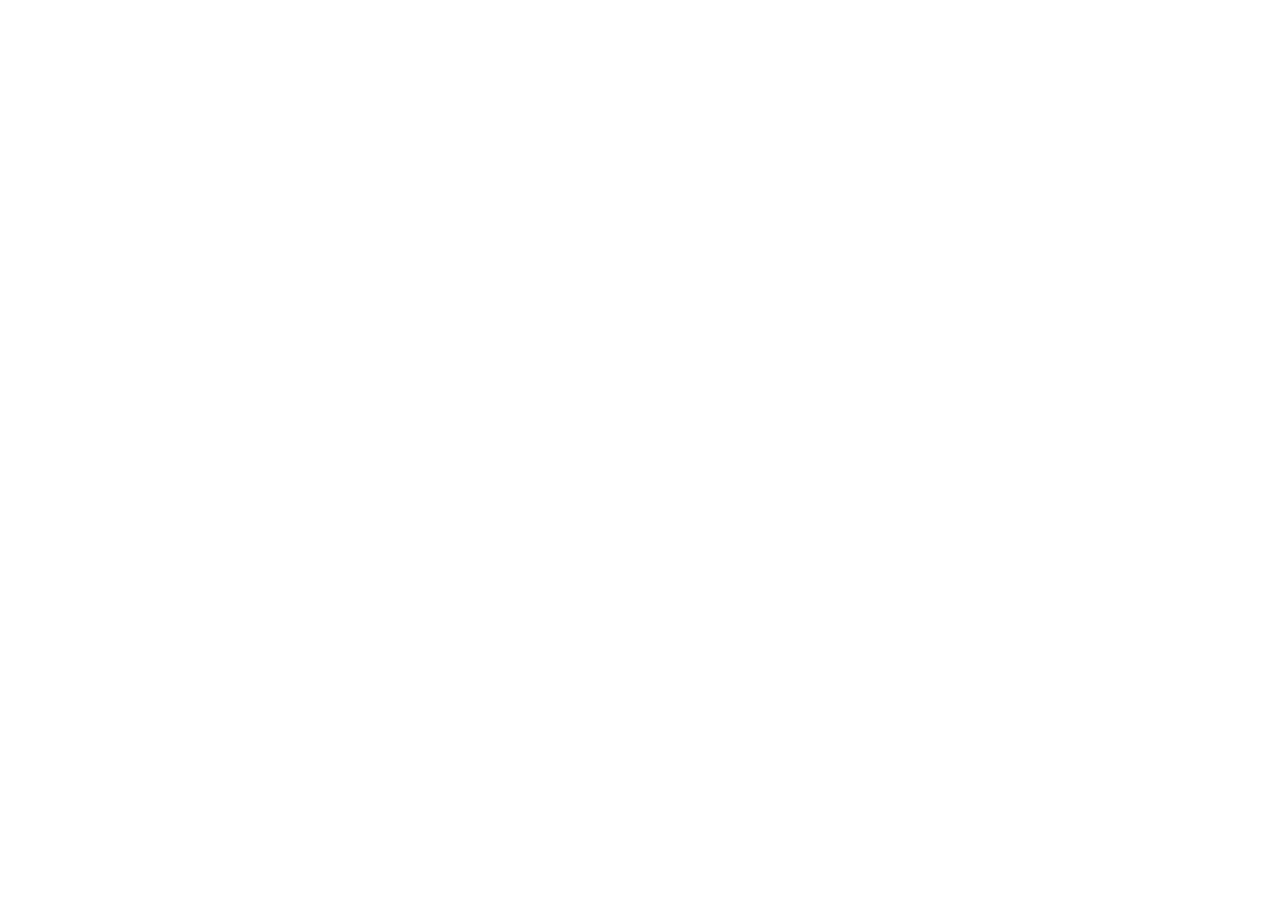
==== index.html @ a7547443 "Teste do primeiro arquivo" ====
<!DOCTYPE html>
<html lang="en">
<head>
    <meta charset="UTF-8">
    <meta name="viewport" content="width=device-width, initial-scale=1.0">
    <title>ObisCatholicusWiki</title>
</head>
<body>
    
</body>
</html>
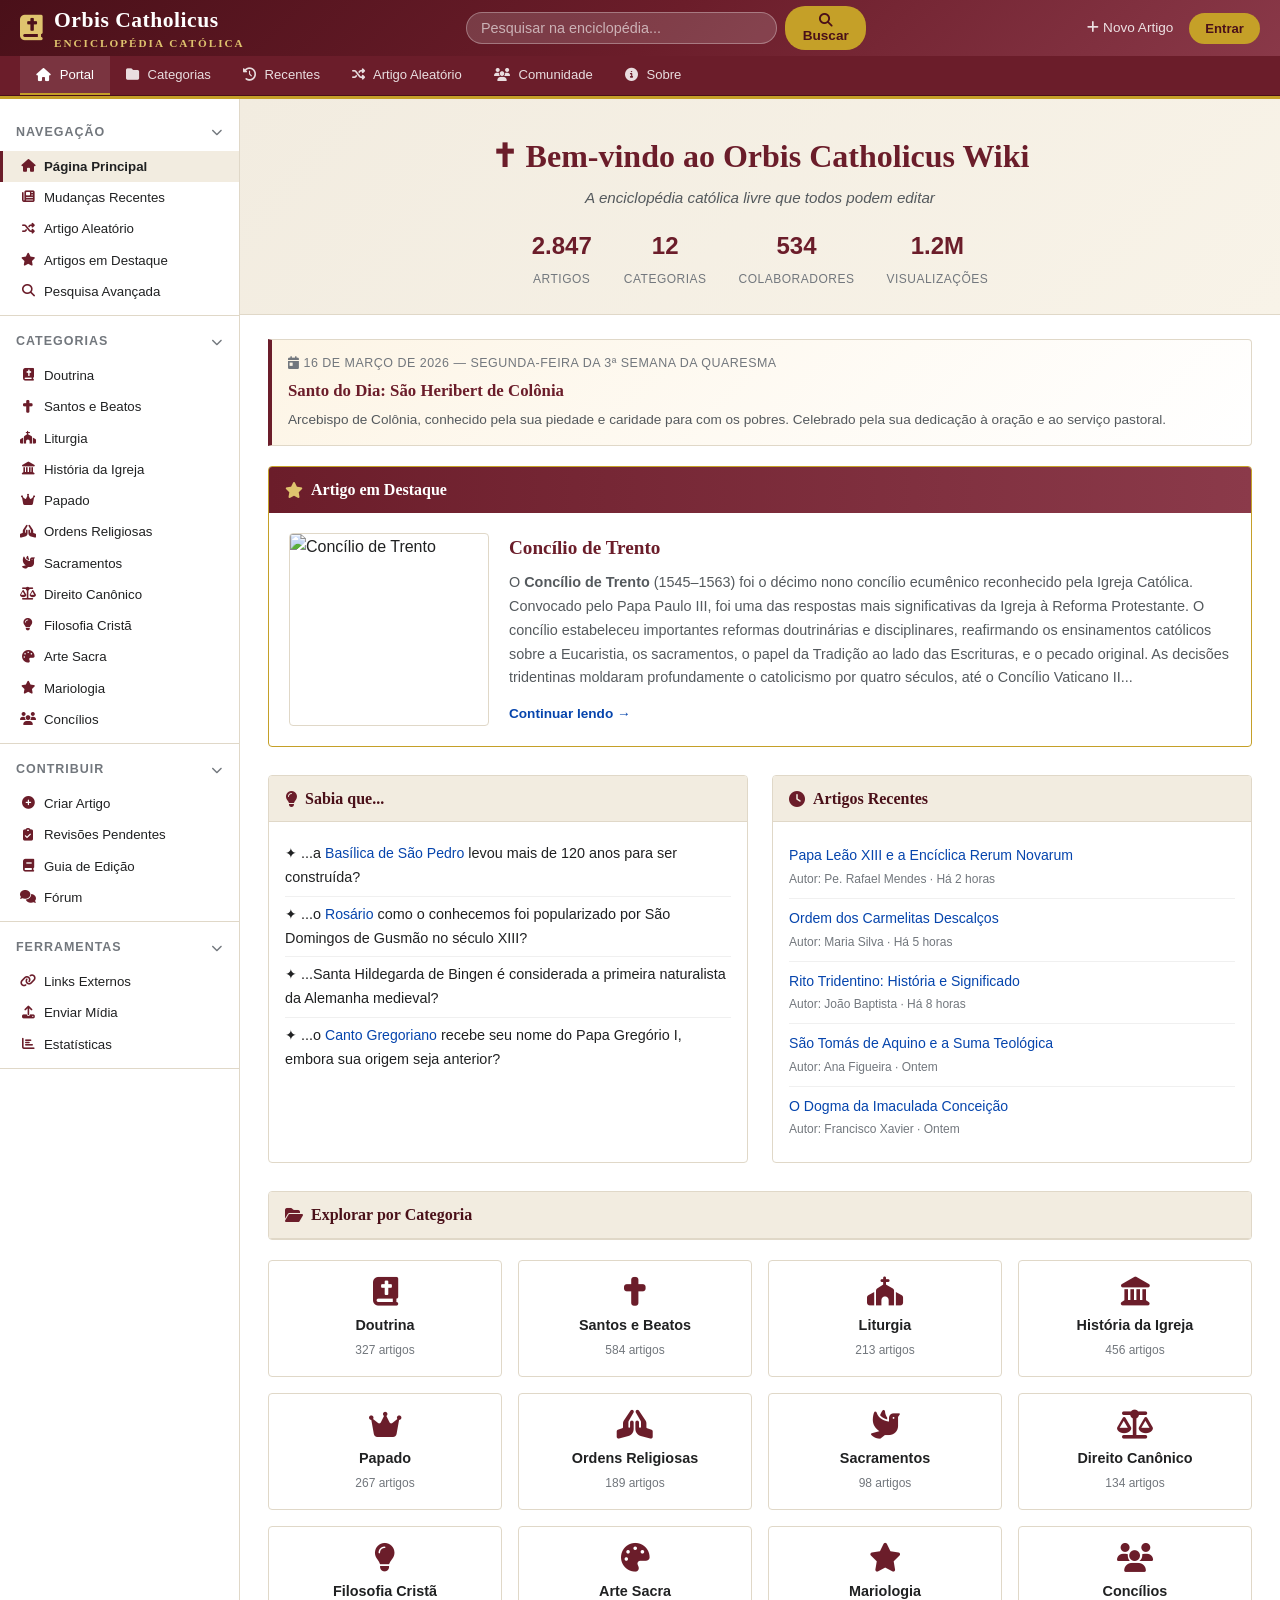
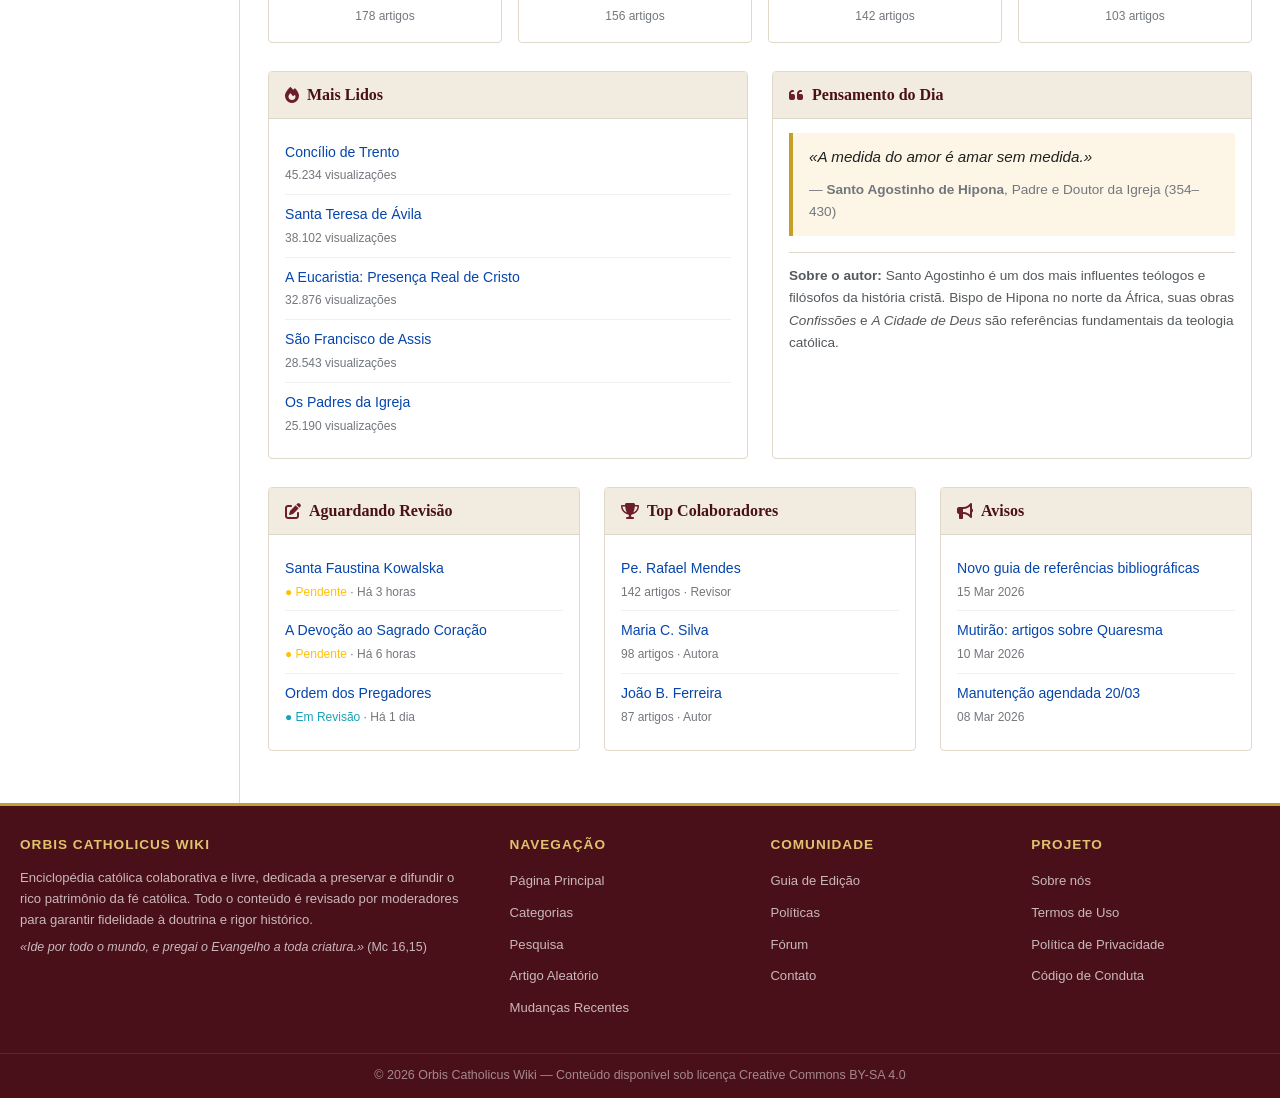
==== commit 40461ef4: "Update Project Update Project" ====
--- a/index.html
+++ b/index.html
@@ -1,11 +1,483 @@
 <!DOCTYPE html>
-<html lang="en">
+<html lang="pt-BR">
 <head>
     <meta charset="UTF-8">
     <meta name="viewport" content="width=device-width, initial-scale=1.0">
-    <title>ObisCatholicusWiki</title>
+    <title>Orbis Catholicus Wiki — Enciclopédia Católica Colaborativa</title>
+    <meta name="description" content="Orbis Catholicus Wiki é uma enciclopédia católica colaborativa com artigos sobre doutrina, santos, liturgia, história da Igreja e muito mais.">
+    <link rel="stylesheet" href="css/style.css">
+    <link rel="stylesheet" href="https://cdnjs.cloudflare.com/ajax/libs/font-awesome/6.5.1/css/all.min.css" integrity="sha512-DTOQO9RWCH3ppGqcWaEA1BIZOC6xxalwEsw9c2QQeAIftl+Vegovlnee1c9QX4TctnWMn13TZye+giMm8e2LwA==" crossorigin="anonymous" referrerpolicy="no-referrer" />
 </head>
 <body>
-    
+
+    <!-- ====== Header ====== -->
+    <header class="site-header">
+        <div class="header-top">
+            <button class="sidebar-toggle" id="sidebarToggle" aria-label="Menu">
+                <i class="fas fa-bars"></i>
+            </button>
+            <div class="logo-area">
+                <i class="fas fa-book-bible logo-icon"></i>
+                <h1>
+                    <a href="index.html">Orbis Catholicus</a>
+                    <span class="subtitle">Enciclopédia Católica</span>
+                </h1>
+            </div>
+            <form class="header-search" action="search.html" method="get">
+                <input type="search" name="q" placeholder="Pesquisar na enciclopédia..." aria-label="Pesquisar">
+                <button type="submit"><i class="fas fa-search"></i> Buscar</button>
+            </form>
+            <div class="header-user">
+                <a href="#" class="btn-create"><i class="fas fa-plus"></i> Novo Artigo</a>
+                <a href="#" class="btn-login">Entrar</a>
+            </div>
+        </div>
+        <nav class="nav-bar">
+            <ul>
+                <li><a href="index.html" class="active"><i class="fas fa-home"></i> Portal</a></li>
+                <li><a href="category.html"><i class="fas fa-folder"></i> Categorias</a></li>
+                <li><a href="#"><i class="fas fa-clock-rotate-left"></i> Recentes</a></li>
+                <li><a href="#"><i class="fas fa-random"></i> Artigo Aleatório</a></li>
+                <li><a href="#"><i class="fas fa-users"></i> Comunidade</a></li>
+                <li><a href="#"><i class="fas fa-circle-info"></i> Sobre</a></li>
+            </ul>
+        </nav>
+    </header>
+
+    <!-- ====== Sidebar Overlay (Mobile) ====== -->
+    <div class="sidebar-overlay" id="sidebarOverlay"></div>
+
+    <!-- ====== Main Layout ====== -->
+    <div class="main-layout">
+        
+        <!-- ====== Sidebar ====== -->
+        <aside class="sidebar" id="sidebar">
+            <div class="sidebar-section">
+                <h3>Navegação <i class="fas fa-chevron-down toggle"></i></h3>
+                <ul class="sidebar-links">
+                    <li class="active"><a href="index.html"><i class="fas fa-home"></i> Página Principal</a></li>
+                    <li><a href="#"><i class="fas fa-newspaper"></i> Mudanças Recentes</a></li>
+                    <li><a href="#"><i class="fas fa-random"></i> Artigo Aleatório</a></li>
+                    <li><a href="#"><i class="fas fa-star"></i> Artigos em Destaque</a></li>
+                    <li><a href="search.html"><i class="fas fa-search"></i> Pesquisa Avançada</a></li>
+                </ul>
+            </div>
+            <div class="sidebar-section">
+                <h3>Categorias <i class="fas fa-chevron-down toggle"></i></h3>
+                <ul class="sidebar-links">
+                    <li><a href="category.html"><i class="fas fa-book-bible"></i> Doutrina</a></li>
+                    <li><a href="category.html"><i class="fas fa-cross"></i> Santos e Beatos</a></li>
+                    <li><a href="category.html"><i class="fas fa-church"></i> Liturgia</a></li>
+                    <li><a href="category.html"><i class="fas fa-landmark"></i> História da Igreja</a></li>
+                    <li><a href="category.html"><i class="fas fa-crown"></i> Papado</a></li>
+                    <li><a href="category.html"><i class="fas fa-hands-praying"></i> Ordens Religiosas</a></li>
+                    <li><a href="category.html"><i class="fas fa-dove"></i> Sacramentos</a></li>
+                    <li><a href="category.html"><i class="fas fa-scale-balanced"></i> Direito Canônico</a></li>
+                    <li><a href="category.html"><i class="fas fa-lightbulb"></i> Filosofia Cristã</a></li>
+                    <li><a href="category.html"><i class="fas fa-palette"></i> Arte Sacra</a></li>
+                    <li><a href="category.html"><i class="fas fa-star"></i> Mariologia</a></li>
+                    <li><a href="category.html"><i class="fas fa-users"></i> Concílios</a></li>
+                </ul>
+            </div>
+            <div class="sidebar-section">
+                <h3>Contribuir <i class="fas fa-chevron-down toggle"></i></h3>
+                <ul class="sidebar-links">
+                    <li><a href="#"><i class="fas fa-plus-circle"></i> Criar Artigo</a></li>
+                    <li><a href="#"><i class="fas fa-clipboard-check"></i> Revisões Pendentes</a></li>
+                    <li><a href="#"><i class="fas fa-book"></i> Guia de Edição</a></li>
+                    <li><a href="#"><i class="fas fa-comments"></i> Fórum</a></li>
+                </ul>
+            </div>
+            <div class="sidebar-section">
+                <h3>Ferramentas <i class="fas fa-chevron-down toggle"></i></h3>
+                <ul class="sidebar-links">
+                    <li><a href="#"><i class="fas fa-link"></i> Links Externos</a></li>
+                    <li><a href="#"><i class="fas fa-upload"></i> Enviar Mídia</a></li>
+                    <li><a href="#"><i class="fas fa-chart-bar"></i> Estatísticas</a></li>
+                </ul>
+            </div>
+        </aside>
+
+        <!-- ====== Content ====== -->
+        <main class="content-area">
+            <!-- Portal Banner -->
+            <div class="portal-banner">
+                <h2>✝ Bem-vindo ao Orbis Catholicus Wiki</h2>
+                <p class="portal-subtitle">A enciclopédia católica livre que todos podem editar</p>
+                <div class="portal-stats">
+                    <div class="stat">
+                        <span class="stat-number">2.847</span>
+                        <span class="stat-label">Artigos</span>
+                    </div>
+                    <div class="stat">
+                        <span class="stat-number">12</span>
+                        <span class="stat-label">Categorias</span>
+                    </div>
+                    <div class="stat">
+                        <span class="stat-number">534</span>
+                        <span class="stat-label">Colaboradores</span>
+                    </div>
+                    <div class="stat">
+                        <span class="stat-number">1.2M</span>
+                        <span class="stat-label">Visualizações</span>
+                    </div>
+                </div>
+            </div>
+
+            <div class="portal-content">
+                
+                <!-- Liturgical Today -->
+                <div class="liturgical-today">
+                    <div class="lit-date"><i class="fas fa-calendar-day"></i> 16 de Março de 2026 — Segunda-feira da 3ª Semana da Quaresma</div>
+                    <div class="lit-feast">Santo do Dia: São Heribert de Colônia</div>
+                    <div class="lit-description">Arcebispo de Colônia, conhecido pela sua piedade e caridade para com os pobres. Celebrado pela sua dedicação à oração e ao serviço pastoral.</div>
+                </div>
+
+                <!-- Featured Article -->
+                <div class="featured-article">
+                    <div class="featured-header">
+                        <i class="fas fa-star"></i>
+                        <h3>Artigo em Destaque</h3>
+                    </div>
+                    <div class="featured-body">
+                        <div class="featured-image">
+                            <img src="https://upload.wikimedia.org/wikipedia/commons/thumb/0/0c/GoldenRosePius_II.jpg/220px-GoldenRosePius_II.jpg" alt="Concílio de Trento">
+                        </div>
+                        <div class="featured-text">
+                            <h4><a href="article.html">Concílio de Trento</a></h4>
+                            <p>
+                                O <strong>Concílio de Trento</strong> (1545–1563) foi o décimo nono concílio ecumênico reconhecido 
+                                pela Igreja Católica. Convocado pelo Papa Paulo III, foi uma das respostas mais significativas da 
+                                Igreja à Reforma Protestante. O concílio estabeleceu importantes reformas doutrinárias e disciplinares, 
+                                reafirmando os ensinamentos católicos sobre a Eucaristia, os sacramentos, o papel da Tradição ao 
+                                lado das Escrituras, e o pecado original. As decisões tridentinas moldaram profundamente o 
+                                catolicismo por quatro séculos, até o Concílio Vaticano II...
+                            </p>
+                            <a href="article.html" class="read-more">Continuar lendo →</a>
+                        </div>
+                    </div>
+                </div>
+
+                <!-- Main Grid -->
+                <div class="section-grid">
+                    <!-- Did You Know? -->
+                    <div class="section-box">
+                        <div class="section-box-header">
+                            <i class="fas fa-lightbulb"></i>
+                            <h3>Sabia que...</h3>
+                        </div>
+                        <div class="section-box-body">
+                            <ul class="article-list" style="list-style: none; padding: 0;">
+                                <li style="border-bottom: 1px solid #f0f0f0; padding: 6px 0;">
+                                    ✦ ...a <a href="article.html">Basílica de São Pedro</a> levou mais de 120 anos para ser construída?
+                                </li>
+                                <li style="border-bottom: 1px solid #f0f0f0; padding: 6px 0;">
+                                    ✦ ...o <a href="#">Rosário</a> como o conhecemos foi popularizado por São Domingos de Gusmão no século XIII?
+                                </li>
+                                <li style="border-bottom: 1px solid #f0f0f0; padding: 6px 0;">
+                                    ✦ ...Santa Hildegarda de Bingen é considerada a primeira naturalista da Alemanha medieval?
+                                </li>
+                                <li style="padding: 6px 0;">
+                                    ✦ ...o <a href="#">Canto Gregoriano</a> recebe seu nome do Papa Gregório I, embora sua origem seja anterior?
+                                </li>
+                            </ul>
+                        </div>
+                    </div>
+
+                    <!-- Recent Articles -->
+                    <div class="section-box">
+                        <div class="section-box-header">
+                            <i class="fas fa-clock"></i>
+                            <h3>Artigos Recentes</h3>
+                        </div>
+                        <div class="section-box-body">
+                            <ul class="article-list">
+                                <li>
+                                    <a href="article.html">Papa Leão XIII e a Encíclica Rerum Novarum</a>
+                                    <div class="article-meta">Autor: Pe. Rafael Mendes · Há 2 horas</div>
+                                </li>
+                                <li>
+                                    <a href="#">Ordem dos Carmelitas Descalços</a>
+                                    <div class="article-meta">Autor: Maria Silva · Há 5 horas</div>
+                                </li>
+                                <li>
+                                    <a href="#">Rito Tridentino: História e Significado</a>
+                                    <div class="article-meta">Autor: João Baptista · Há 8 horas</div>
+                                </li>
+                                <li>
+                                    <a href="#">São Tomás de Aquino e a Suma Teológica</a>
+                                    <div class="article-meta">Autor: Ana Figueira · Ontem</div>
+                                </li>
+                                <li>
+                                    <a href="#">O Dogma da Imaculada Conceição</a>
+                                    <div class="article-meta">Autor: Francisco Xavier · Ontem</div>
+                                </li>
+                            </ul>
+                        </div>
+                    </div>
+                </div>
+
+                <!-- Categories Section Title -->
+                <div class="section-box" style="margin-bottom: 20px;">
+                    <div class="section-box-header">
+                        <i class="fas fa-folder-open"></i>
+                        <h3>Explorar por Categoria</h3>
+                    </div>
+                </div>
+
+                <!-- Categories Grid -->
+                <div class="categories-grid">
+                    <a href="category.html" class="category-card">
+                        <i class="fas fa-book-bible"></i>
+                        <h4>Doutrina</h4>
+                        <p>327 artigos</p>
+                    </a>
+                    <a href="category.html" class="category-card">
+                        <i class="fas fa-cross"></i>
+                        <h4>Santos e Beatos</h4>
+                        <p>584 artigos</p>
+                    </a>
+                    <a href="category.html" class="category-card">
+                        <i class="fas fa-church"></i>
+                        <h4>Liturgia</h4>
+                        <p>213 artigos</p>
+                    </a>
+                    <a href="category.html" class="category-card">
+                        <i class="fas fa-landmark"></i>
+                        <h4>História da Igreja</h4>
+                        <p>456 artigos</p>
+                    </a>
+                    <a href="category.html" class="category-card">
+                        <i class="fas fa-crown"></i>
+                        <h4>Papado</h4>
+                        <p>267 artigos</p>
+                    </a>
+                    <a href="category.html" class="category-card">
+                        <i class="fas fa-hands-praying"></i>
+                        <h4>Ordens Religiosas</h4>
+                        <p>189 artigos</p>
+                    </a>
+                    <a href="category.html" class="category-card">
+                        <i class="fas fa-dove"></i>
+                        <h4>Sacramentos</h4>
+                        <p>98 artigos</p>
+                    </a>
+                    <a href="category.html" class="category-card">
+                        <i class="fas fa-scale-balanced"></i>
+                        <h4>Direito Canônico</h4>
+                        <p>134 artigos</p>
+                    </a>
+                    <a href="category.html" class="category-card">
+                        <i class="fas fa-lightbulb"></i>
+                        <h4>Filosofia Cristã</h4>
+                        <p>178 artigos</p>
+                    </a>
+                    <a href="category.html" class="category-card">
+                        <i class="fas fa-palette"></i>
+                        <h4>Arte Sacra</h4>
+                        <p>156 artigos</p>
+                    </a>
+                    <a href="category.html" class="category-card">
+                        <i class="fas fa-star"></i>
+                        <h4>Mariologia</h4>
+                        <p>142 artigos</p>
+                    </a>
+                    <a href="category.html" class="category-card">
+                        <i class="fas fa-users"></i>
+                        <h4>Concílios</h4>
+                        <p>103 artigos</p>
+                    </a>
+                </div>
+
+                <!-- Second Grid -->
+                <div class="section-grid">
+                    <!-- Most Viewed -->
+                    <div class="section-box">
+                        <div class="section-box-header">
+                            <i class="fas fa-fire"></i>
+                            <h3>Mais Lidos</h3>
+                        </div>
+                        <div class="section-box-body">
+                            <ul class="article-list">
+                                <li>
+                                    <a href="article.html">Concílio de Trento</a>
+                                    <div class="article-meta">45.234 visualizações</div>
+                                </li>
+                                <li>
+                                    <a href="#">Santa Teresa de Ávila</a>
+                                    <div class="article-meta">38.102 visualizações</div>
+                                </li>
+                                <li>
+                                    <a href="#">A Eucaristia: Presença Real de Cristo</a>
+                                    <div class="article-meta">32.876 visualizações</div>
+                                </li>
+                                <li>
+                                    <a href="#">São Francisco de Assis</a>
+                                    <div class="article-meta">28.543 visualizações</div>
+                                </li>
+                                <li>
+                                    <a href="#">Os Padres da Igreja</a>
+                                    <div class="article-meta">25.190 visualizações</div>
+                                </li>
+                            </ul>
+                        </div>
+                    </div>
+
+                    <!-- Quote / Thought -->
+                    <div class="section-box">
+                        <div class="section-box-header">
+                            <i class="fas fa-quote-left"></i>
+                            <h3>Pensamento do Dia</h3>
+                        </div>
+                        <div class="section-box-body">
+                            <blockquote style="border-left: 4px solid #c5a028; padding: 12px 16px; background: #fdf5e6; margin: 0;">
+                                <p style="font-style: italic; font-size: 0.95rem; line-height: 1.6;">
+                                    «A medida do amor é amar sem medida.»
+                                </p>
+                                <footer style="font-style: normal; font-size: 0.85rem; color: #72777d; margin-top: 8px;">
+                                    — <strong>Santo Agostinho de Hipona</strong>, Padre e Doutor da Igreja (354–430)
+                                </footer>
+                            </blockquote>
+                            <div style="margin-top: 16px; padding-top: 12px; border-top: 1px solid #e0d8c8;">
+                                <p style="font-size: 0.85rem; color: #54595d;">
+                                    <strong>Sobre o autor:</strong> Santo Agostinho é um dos mais influentes teólogos e filósofos 
+                                    da história cristã. Bispo de Hipona no norte da África, suas obras <em>Confissões</em> 
+                                    e <em>A Cidade de Deus</em> são referências fundamentais da teologia católica.
+                                </p>
+                            </div>
+                        </div>
+                    </div>
+                </div>
+
+                <!-- Third Grid - Community Activity -->
+                <div class="section-grid three-cols">
+                    <div class="section-box">
+                        <div class="section-box-header">
+                            <i class="fas fa-edit"></i>
+                            <h3>Aguardando Revisão</h3>
+                        </div>
+                        <div class="section-box-body">
+                            <ul class="article-list">
+                                <li>
+                                    <a href="#">Santa Faustina Kowalska</a>
+                                    <div class="article-meta"><span style="color: #ffc107;">● Pendente</span> · Há 3 horas</div>
+                                </li>
+                                <li>
+                                    <a href="#">A Devoção ao Sagrado Coração</a>
+                                    <div class="article-meta"><span style="color: #ffc107;">● Pendente</span> · Há 6 horas</div>
+                                </li>
+                                <li>
+                                    <a href="#">Ordem dos Pregadores</a>
+                                    <div class="article-meta"><span style="color: #17a2b8;">● Em Revisão</span> · Há 1 dia</div>
+                                </li>
+                            </ul>
+                        </div>
+                    </div>
+
+                    <div class="section-box">
+                        <div class="section-box-header">
+                            <i class="fas fa-trophy"></i>
+                            <h3>Top Colaboradores</h3>
+                        </div>
+                        <div class="section-box-body">
+                            <ul class="article-list">
+                                <li>
+                                    <a href="#">Pe. Rafael Mendes</a>
+                                    <div class="article-meta">142 artigos · Revisor</div>
+                                </li>
+                                <li>
+                                    <a href="#">Maria C. Silva</a>
+                                    <div class="article-meta">98 artigos · Autora</div>
+                                </li>
+                                <li>
+                                    <a href="#">João B. Ferreira</a>
+                                    <div class="article-meta">87 artigos · Autor</div>
+                                </li>
+                            </ul>
+                        </div>
+                    </div>
+
+                    <div class="section-box">
+                        <div class="section-box-header">
+                            <i class="fas fa-bullhorn"></i>
+                            <h3>Avisos</h3>
+                        </div>
+                        <div class="section-box-body">
+                            <ul class="article-list">
+                                <li>
+                                    <a href="#">Novo guia de referências bibliográficas</a>
+                                    <div class="article-meta">15 Mar 2026</div>
+                                </li>
+                                <li>
+                                    <a href="#">Mutirão: artigos sobre Quaresma</a>
+                                    <div class="article-meta">10 Mar 2026</div>
+                                </li>
+                                <li>
+                                    <a href="#">Manutenção agendada 20/03</a>
+                                    <div class="article-meta">08 Mar 2026</div>
+                                </li>
+                            </ul>
+                        </div>
+                    </div>
+                </div>
+
+            </div>
+        </main>
+    </div>
+
+    <!-- ====== Footer ====== -->
+    <footer class="site-footer">
+        <div class="footer-content">
+            <div class="footer-section">
+                <h4>Orbis Catholicus Wiki</h4>
+                <p>
+                    Enciclopédia católica colaborativa e livre, dedicada a preservar e difundir o rico patrimônio 
+                    da fé católica. Todo o conteúdo é revisado por moderadores para garantir fidelidade à doutrina 
+                    e rigor histórico.
+                </p>
+                <p style="margin-top: 8px; font-size: 0.78rem;">
+                    <em>«Ide por todo o mundo, e pregai o Evangelho a toda criatura.»</em> (Mc 16,15)
+                </p>
+            </div>
+            <div class="footer-section">
+                <h4>Navegação</h4>
+                <ul>
+                    <li><a href="index.html">Página Principal</a></li>
+                    <li><a href="category.html">Categorias</a></li>
+                    <li><a href="search.html">Pesquisa</a></li>
+                    <li><a href="#">Artigo Aleatório</a></li>
+                    <li><a href="#">Mudanças Recentes</a></li>
+                </ul>
+            </div>
+            <div class="footer-section">
+                <h4>Comunidade</h4>
+                <ul>
+                    <li><a href="#">Guia de Edição</a></li>
+                    <li><a href="#">Políticas</a></li>
+                    <li><a href="#">Fórum</a></li>
+                    <li><a href="#">Contato</a></li>
+                </ul>
+            </div>
+            <div class="footer-section">
+                <h4>Projeto</h4>
+                <ul>
+                    <li><a href="#">Sobre nós</a></li>
+                    <li><a href="#">Termos de Uso</a></li>
+                    <li><a href="#">Política de Privacidade</a></li>
+                    <li><a href="#">Código de Conduta</a></li>
+                </ul>
+            </div>
+        </div>
+        <div class="footer-bottom">
+            <p>© 2026 Orbis Catholicus Wiki — Conteúdo disponível sob licença Creative Commons BY-SA 4.0</p>
+        </div>
+    </footer>
+
+    <!-- Scroll to Top -->
+    <button class="scroll-top" id="scrollTop" aria-label="Voltar ao topo">
+        <i class="fas fa-chevron-up"></i>
+    </button>
+
+    <script src="js/app.js"></script>
 </body>
 </html>
--- a/css/style.css
+++ b/css/style.css
@@ -0,0 +1,1304 @@
+/* ============================================================
+   OrbisCatholicusWiki - Tema Estilo Wikipedia Católico
+   ============================================================ */
+
+/* === Reset & Base === */
+*, *::before, *::after {
+    margin: 0;
+    padding: 0;
+    box-sizing: border-box;
+}
+
+:root {
+    --primary: #6b1d2a;
+    --primary-dark: #4a1019;
+    --primary-light: #8b3a4a;
+    --gold: #c5a028;
+    --gold-light: #dfc36e;
+    --gold-dark: #9a7b10;
+    --bg-body: #f6f6f6;
+    --bg-content: #ffffff;
+    --bg-sidebar: #f9f9f9;
+    --bg-infobox: #fdf5e6;
+    --bg-header: #f2ece0;
+    --border-light: #e0d8c8;
+    --border-medium: #c8c0b0;
+    --text-primary: #202122;
+    --text-secondary: #54595d;
+    --text-muted: #72777d;
+    --link-color: #0645ad;
+    --link-visited: #6b3fa0;
+    --link-hover: #3366cc;
+    --success: #28a745;
+    --warning: #ffc107;
+    --danger: #dc3545;
+    --info: #17a2b8;
+    --shadow-sm: 0 1px 3px rgba(0,0,0,0.08);
+    --shadow-md: 0 2px 8px rgba(0,0,0,0.12);
+    --font-serif: 'Linux Libertine', 'Georgia', 'Times', serif;
+    --font-sans: 'Helvetica Neue', 'Arial', sans-serif;
+    --max-width: 1340px;
+    --sidebar-width: 240px;
+}
+
+html {
+    font-size: 16px;
+    scroll-behavior: smooth;
+}
+
+body {
+    font-family: var(--font-sans);
+    background: var(--bg-body);
+    color: var(--text-primary);
+    line-height: 1.6;
+    min-height: 100vh;
+}
+
+a {
+    color: var(--link-color);
+    text-decoration: none;
+}
+
+a:visited {
+    color: var(--link-visited);
+}
+
+a:hover {
+    text-decoration: underline;
+    color: var(--link-hover);
+}
+
+img {
+    max-width: 100%;
+    height: auto;
+}
+
+/* === Header/Banner === */
+.site-header {
+    background: linear-gradient(135deg, var(--primary-dark) 0%, var(--primary) 50%, var(--primary-light) 100%);
+    color: white;
+    border-bottom: 3px solid var(--gold);
+    position: sticky;
+    top: 0;
+    z-index: 1000;
+}
+
+.header-top {
+    max-width: var(--max-width);
+    margin: 0 auto;
+    display: flex;
+    align-items: center;
+    justify-content: space-between;
+    padding: 0 20px;
+    height: 56px;
+}
+
+.logo-area {
+    display: flex;
+    align-items: center;
+    gap: 12px;
+}
+
+.logo-area .logo-icon {
+    font-size: 1.6rem;
+    color: var(--gold-light);
+}
+
+.logo-area h1 {
+    font-family: var(--font-serif);
+    font-size: 1.35rem;
+    font-weight: 600;
+    letter-spacing: 0.5px;
+    color: white;
+}
+
+.logo-area h1 a {
+    color: white;
+    text-decoration: none;
+}
+
+.logo-area h1 a:hover {
+    text-decoration: none;
+    color: var(--gold-light);
+}
+
+.logo-area .subtitle {
+    font-size: 0.7rem;
+    color: var(--gold-light);
+    text-transform: uppercase;
+    letter-spacing: 2px;
+    display: block;
+    margin-top: -2px;
+}
+
+.header-search {
+    display: flex;
+    align-items: center;
+    gap: 8px;
+    flex: 0 1 400px;
+}
+
+.header-search input[type="search"] {
+    width: 100%;
+    padding: 7px 14px;
+    border: 1px solid rgba(255,255,255,0.3);
+    border-radius: 20px;
+    background: rgba(255,255,255,0.15);
+    color: white;
+    font-size: 0.9rem;
+    outline: none;
+    transition: all 0.3s ease;
+}
+
+.header-search input[type="search"]::placeholder {
+    color: rgba(255,255,255,0.6);
+}
+
+.header-search input[type="search"]:focus {
+    background: rgba(255,255,255,0.95);
+    color: var(--text-primary);
+    border-color: var(--gold);
+}
+
+.header-search input[type="search"]:focus::placeholder {
+    color: var(--text-muted);
+}
+
+.header-search button {
+    background: var(--gold);
+    border: none;
+    color: var(--primary-dark);
+    padding: 7px 16px;
+    border-radius: 20px;
+    cursor: pointer;
+    font-weight: 600;
+    font-size: 0.85rem;
+    transition: background 0.2s;
+}
+
+.header-search button:hover {
+    background: var(--gold-light);
+}
+
+.header-user {
+    display: flex;
+    align-items: center;
+    gap: 16px;
+}
+
+.header-user a {
+    color: rgba(255,255,255,0.85);
+    font-size: 0.85rem;
+    text-decoration: none;
+}
+
+.header-user a:hover {
+    color: white;
+    text-decoration: none;
+}
+
+.header-user .btn-login {
+    background: var(--gold);
+    color: var(--primary-dark);
+    padding: 5px 16px;
+    border-radius: 16px;
+    font-weight: 600;
+    font-size: 0.82rem;
+}
+
+.header-user .btn-login:hover {
+    background: var(--gold-light);
+}
+
+/* === Navigation Bar === */
+.nav-bar {
+    background: var(--primary);
+    border-bottom: 1px solid var(--primary-dark);
+}
+
+.nav-bar ul {
+    max-width: var(--max-width);
+    margin: 0 auto;
+    padding: 0 20px;
+    list-style: none;
+    display: flex;
+    gap: 0;
+}
+
+.nav-bar li a {
+    display: block;
+    padding: 8px 16px;
+    color: rgba(255,255,255,0.85);
+    font-size: 0.82rem;
+    text-decoration: none;
+    transition: background 0.2s;
+    border-bottom: 2px solid transparent;
+}
+
+.nav-bar li a:hover,
+.nav-bar li a.active {
+    background: rgba(255,255,255,0.1);
+    color: white;
+    border-bottom-color: var(--gold);
+    text-decoration: none;
+}
+
+.nav-bar li a i {
+    margin-right: 5px;
+}
+
+/* === Main Layout === */
+.main-layout {
+    max-width: var(--max-width);
+    margin: 0 auto;
+    display: flex;
+    gap: 0;
+    min-height: calc(100vh - 130px);
+}
+
+/* === Sidebar === */
+.sidebar {
+    width: var(--sidebar-width);
+    min-width: var(--sidebar-width);
+    background: var(--bg-content);
+    border-right: 1px solid var(--border-light);
+    padding: 16px 0;
+    font-size: 0.85rem;
+}
+
+.sidebar-section {
+    margin-bottom: 8px;
+    border-bottom: 1px solid var(--border-light);
+}
+
+.sidebar-section h3 {
+    font-size: 0.78rem;
+    text-transform: uppercase;
+    letter-spacing: 1px;
+    color: var(--text-muted);
+    padding: 8px 16px;
+    margin: 0;
+    cursor: pointer;
+    display: flex;
+    align-items: center;
+    justify-content: space-between;
+}
+
+.sidebar-section h3 i.toggle {
+    font-size: 0.7rem;
+    transition: transform 0.2s;
+}
+
+.sidebar-section.collapsed h3 i.toggle {
+    transform: rotate(-90deg);
+}
+
+.sidebar-section.collapsed .sidebar-links {
+    display: none;
+}
+
+.sidebar-links {
+    list-style: none;
+    padding: 0 0 8px 0;
+}
+
+.sidebar-links li a {
+    display: flex;
+    align-items: center;
+    gap: 8px;
+    padding: 5px 16px 5px 20px;
+    color: var(--text-primary);
+    font-size: 0.83rem;
+    transition: background 0.15s;
+}
+
+.sidebar-links li a:hover {
+    background: var(--bg-header);
+    text-decoration: none;
+}
+
+.sidebar-links li a:visited {
+    color: var(--text-primary);
+}
+
+.sidebar-links li a i {
+    color: var(--primary);
+    width: 16px;
+    text-align: center;
+    font-size: 0.8rem;
+}
+
+.sidebar-links li.active a {
+    background: var(--bg-header);
+    font-weight: 600;
+    border-left: 3px solid var(--primary);
+    padding-left: 17px;
+}
+
+/* === Content Area === */
+.content-area {
+    flex: 1;
+    background: var(--bg-content);
+    padding: 0;
+    min-width: 0;
+}
+
+/* === Portal/Main Page === */
+.portal-banner {
+    background: linear-gradient(135deg, var(--bg-header) 0%, #f8f3e8 100%);
+    border-bottom: 1px solid var(--border-light);
+    padding: 32px 28px 24px;
+    text-align: center;
+}
+
+.portal-banner h2 {
+    font-family: var(--font-serif);
+    font-size: 2rem;
+    color: var(--primary);
+    margin-bottom: 4px;
+}
+
+.portal-banner .portal-subtitle {
+    font-size: 0.95rem;
+    color: var(--text-secondary);
+    font-style: italic;
+}
+
+.portal-stats {
+    display: flex;
+    justify-content: center;
+    gap: 32px;
+    margin-top: 16px;
+    flex-wrap: wrap;
+}
+
+.portal-stats .stat {
+    text-align: center;
+}
+
+.portal-stats .stat-number {
+    font-size: 1.5rem;
+    font-weight: 700;
+    color: var(--primary);
+    display: block;
+}
+
+.portal-stats .stat-label {
+    font-size: 0.75rem;
+    color: var(--text-muted);
+    text-transform: uppercase;
+    letter-spacing: 0.5px;
+}
+
+.portal-content {
+    padding: 24px 28px;
+}
+
+/* === Grid sections === */
+.section-grid {
+    display: grid;
+    grid-template-columns: 1fr 1fr;
+    gap: 24px;
+    margin-bottom: 28px;
+}
+
+.section-grid.three-cols {
+    grid-template-columns: repeat(3, 1fr);
+}
+
+.section-box {
+    border: 1px solid var(--border-light);
+    border-radius: 4px;
+    overflow: hidden;
+}
+
+.section-box-header {
+    background: var(--bg-header);
+    padding: 10px 16px;
+    border-bottom: 1px solid var(--border-light);
+    display: flex;
+    align-items: center;
+    gap: 8px;
+}
+
+.section-box-header i {
+    color: var(--primary);
+}
+
+.section-box-header h3 {
+    font-family: var(--font-serif);
+    font-size: 1rem;
+    font-weight: 600;
+    color: var(--primary-dark);
+    margin: 0;
+}
+
+.section-box-body {
+    padding: 14px 16px;
+    font-size: 0.9rem;
+    line-height: 1.65;
+}
+
+.section-box-body p {
+    margin-bottom: 10px;
+}
+
+/* === Featured Article === */
+.featured-article {
+    border: 1px solid var(--gold);
+    border-radius: 4px;
+    margin-bottom: 28px;
+    overflow: hidden;
+}
+
+.featured-article .featured-header {
+    background: linear-gradient(90deg, var(--primary) 0%, var(--primary-light) 100%);
+    padding: 10px 16px;
+    display: flex;
+    align-items: center;
+    gap: 8px;
+}
+
+.featured-article .featured-header i {
+    color: var(--gold-light);
+}
+
+.featured-article .featured-header h3 {
+    font-family: var(--font-serif);
+    color: white;
+    font-size: 1rem;
+    margin: 0;
+}
+
+.featured-article .featured-body {
+    padding: 20px;
+    display: flex;
+    gap: 20px;
+}
+
+.featured-article .featured-image {
+    width: 200px;
+    min-width: 200px;
+    border-radius: 4px;
+    overflow: hidden;
+    border: 1px solid var(--border-light);
+}
+
+.featured-article .featured-image img {
+    width: 100%;
+    height: 200px;
+    object-fit: cover;
+}
+
+.featured-article .featured-text {
+    flex: 1;
+}
+
+.featured-article .featured-text h4 {
+    font-family: var(--font-serif);
+    font-size: 1.2rem;
+    color: var(--primary);
+    margin-bottom: 8px;
+}
+
+.featured-article .featured-text h4 a {
+    color: var(--primary);
+}
+
+.featured-article .featured-text p {
+    font-size: 0.9rem;
+    line-height: 1.65;
+    color: var(--text-secondary);
+    margin-bottom: 10px;
+}
+
+.featured-article .read-more {
+    font-size: 0.85rem;
+    font-weight: 600;
+    color: var(--link-color);
+}
+
+/* === Category Cards === */
+.categories-grid {
+    display: grid;
+    grid-template-columns: repeat(auto-fill, minmax(200px, 1fr));
+    gap: 16px;
+    margin-bottom: 28px;
+}
+
+.category-card {
+    border: 1px solid var(--border-light);
+    border-radius: 4px;
+    padding: 16px;
+    text-align: center;
+    transition: all 0.2s;
+    background: var(--bg-content);
+    cursor: pointer;
+}
+
+.category-card:hover {
+    border-color: var(--primary);
+    box-shadow: var(--shadow-md);
+    transform: translateY(-2px);
+}
+
+.category-card i {
+    font-size: 1.8rem;
+    color: var(--primary);
+    margin-bottom: 8px;
+    display: block;
+}
+
+.category-card h4 {
+    font-size: 0.9rem;
+    font-weight: 600;
+    color: var(--text-primary);
+    margin-bottom: 4px;
+}
+
+.category-card p {
+    font-size: 0.75rem;
+    color: var(--text-muted);
+}
+
+.category-card a {
+    text-decoration: none;
+    color: inherit;
+}
+
+.category-card a:visited {
+    color: inherit;
+}
+
+/* === Article List === */
+.article-list {
+    list-style: none;
+    padding: 0;
+}
+
+.article-list li {
+    padding: 8px 0;
+    border-bottom: 1px solid #f0f0f0;
+}
+
+.article-list li:last-child {
+    border-bottom: none;
+}
+
+.article-list li a {
+    font-size: 0.88rem;
+}
+
+.article-list li .article-meta {
+    font-size: 0.75rem;
+    color: var(--text-muted);
+    margin-top: 2px;
+}
+
+/* === Article Page === */
+.article-header {
+    padding: 20px 28px 12px;
+    border-bottom: 1px solid var(--border-light);
+}
+
+.article-header h1 {
+    font-family: var(--font-serif);
+    font-size: 1.75rem;
+    font-weight: 400;
+    color: var(--text-primary);
+    border-bottom: 1px solid var(--border-light);
+    padding-bottom: 8px;
+    margin-bottom: 8px;
+}
+
+.article-meta-bar {
+    display: flex;
+    align-items: center;
+    gap: 16px;
+    font-size: 0.8rem;
+    color: var(--text-muted);
+    flex-wrap: wrap;
+}
+
+.article-meta-bar .badge {
+    display: inline-block;
+    padding: 2px 8px;
+    border-radius: 10px;
+    font-size: 0.72rem;
+    font-weight: 600;
+}
+
+.badge-category {
+    background: var(--bg-header);
+    color: var(--primary);
+    border: 1px solid var(--border-light);
+}
+
+.badge-status {
+    color: white;
+}
+
+.article-body {
+    padding: 20px 28px;
+    font-size: 0.93rem;
+    line-height: 1.75;
+}
+
+.article-body h2 {
+    font-family: var(--font-serif);
+    font-size: 1.4rem;
+    font-weight: 400;
+    border-bottom: 1px solid var(--border-light);
+    padding-bottom: 4px;
+    margin: 24px 0 12px 0;
+    color: var(--text-primary);
+}
+
+.article-body h3 {
+    font-family: var(--font-serif);
+    font-size: 1.15rem;
+    font-weight: 600;
+    margin: 20px 0 8px 0;
+    color: var(--text-primary);
+}
+
+.article-body h4 {
+    font-size: 1rem;
+    font-weight: 600;
+    margin: 16px 0 6px 0;
+}
+
+.article-body p {
+    margin-bottom: 12px;
+}
+
+.article-body blockquote {
+    border-left: 4px solid var(--gold);
+    padding: 12px 20px;
+    margin: 16px 0;
+    background: var(--bg-infobox);
+    font-style: italic;
+    color: var(--text-secondary);
+}
+
+.article-body blockquote footer {
+    font-style: normal;
+    font-size: 0.85rem;
+    color: var(--text-muted);
+    margin-top: 8px;
+}
+
+.article-body ul, .article-body ol {
+    margin: 8px 0 12px 24px;
+}
+
+.article-body li {
+    margin-bottom: 4px;
+}
+
+/* === Table of Contents (TOC) === */
+.toc {
+    border: 1px solid var(--border-light);
+    background: var(--bg-sidebar);
+    padding: 12px 16px;
+    margin: 0 0 20px 0;
+    display: inline-block;
+    min-width: 250px;
+    max-width: 400px;
+    border-radius: 4px;
+}
+
+.toc-title {
+    font-weight: 600;
+    font-size: 0.9rem;
+    margin-bottom: 8px;
+    text-align: center;
+    color: var(--text-primary);
+}
+
+.toc ol {
+    margin: 0;
+    padding-left: 20px;
+}
+
+.toc li {
+    font-size: 0.85rem;
+    margin-bottom: 3px;
+}
+
+.toc a {
+    color: var(--link-color);
+}
+
+/* === Infobox (sidebar article) === */
+.infobox {
+    float: right;
+    width: 280px;
+    margin: 0 0 16px 20px;
+    border: 1px solid var(--border-medium);
+    border-collapse: collapse;
+    font-size: 0.85rem;
+    background: var(--bg-sidebar);
+}
+
+.infobox-title {
+    background: var(--primary);
+    color: white;
+    text-align: center;
+    padding: 8px 12px;
+    font-family: var(--font-serif);
+    font-size: 1rem;
+    font-weight: 600;
+}
+
+.infobox-image {
+    text-align: center;
+    padding: 10px;
+    background: var(--bg-infobox);
+}
+
+.infobox-image img {
+    max-width: 240px;
+    border-radius: 2px;
+}
+
+.infobox-image .caption {
+    font-size: 0.78rem;
+    color: var(--text-muted);
+    margin-top: 4px;
+    font-style: italic;
+}
+
+.infobox table {
+    width: 100%;
+    border-collapse: collapse;
+}
+
+.infobox th, .infobox td {
+    padding: 5px 10px;
+    border-top: 1px solid var(--border-light);
+    text-align: left;
+    vertical-align: top;
+}
+
+.infobox th {
+    background: var(--bg-header);
+    font-weight: 600;
+    width: 35%;
+    color: var(--text-secondary);
+}
+
+.infobox-section-header {
+    background: var(--bg-header);
+    text-align: center;
+    font-weight: 600;
+    padding: 6px;
+    border-top: 1px solid var(--border-medium);
+    color: var(--primary);
+}
+
+/* === References === */
+.references {
+    border-top: 1px solid var(--border-light);
+    margin-top: 24px;
+    padding-top: 16px;
+}
+
+.references h2 {
+    border-bottom: 1px solid var(--border-light);
+    padding-bottom: 4px;
+}
+
+.references ol {
+    font-size: 0.85rem;
+    padding-left: 24px;
+}
+
+.references li {
+    margin-bottom: 6px;
+    color: var(--text-secondary);
+}
+
+/* === Tags === */
+.tags-area {
+    margin-top: 20px;
+    padding-top: 12px;
+    border-top: 1px solid var(--border-light);
+}
+
+.tag {
+    display: inline-block;
+    padding: 3px 10px;
+    background: var(--bg-header);
+    border: 1px solid var(--border-light);
+    border-radius: 12px;
+    font-size: 0.78rem;
+    color: var(--text-secondary);
+    margin: 2px 4px 2px 0;
+}
+
+.tag:hover {
+    background: var(--primary);
+    color: white;
+    text-decoration: none;
+    border-color: var(--primary);
+}
+
+/* === Article Actions Bar === */
+.article-actions {
+    display: flex;
+    align-items: center;
+    gap: 4px;
+    padding: 4px 28px;
+    background: var(--bg-sidebar);
+    border-bottom: 1px solid var(--border-light);
+    font-size: 0.82rem;
+}
+
+.article-actions a {
+    padding: 6px 12px;
+    color: var(--text-secondary);
+    border-bottom: 2px solid transparent;
+    transition: all 0.15s;
+}
+
+.article-actions a:hover {
+    color: var(--primary);
+    text-decoration: none;
+    background: rgba(0,0,0,0.03);
+}
+
+.article-actions a.active {
+    color: var(--primary);
+    border-bottom-color: var(--primary);
+    font-weight: 600;
+}
+
+.article-actions .sep {
+    flex: 1;
+}
+
+/* === Search Results === */
+.search-results {
+    padding: 20px 28px;
+}
+
+.search-results h2 {
+    font-family: var(--font-serif);
+    font-size: 1.4rem;
+    border-bottom: 1px solid var(--border-light);
+    padding-bottom: 8px;
+    margin-bottom: 16px;
+}
+
+.search-result-item {
+    margin-bottom: 20px;
+    padding-bottom: 16px;
+    border-bottom: 1px solid #f0f0f0;
+}
+
+.search-result-item h3 {
+    font-size: 1.05rem;
+    margin-bottom: 4px;
+}
+
+.search-result-item h3 a {
+    color: var(--link-color);
+}
+
+.search-result-item .result-url {
+    font-size: 0.78rem;
+    color: var(--success);
+    margin-bottom: 4px;
+}
+
+.search-result-item .result-snippet {
+    font-size: 0.88rem;
+    color: var(--text-secondary);
+    line-height: 1.5;
+}
+
+.search-result-item .result-snippet em {
+    font-weight: 600;
+    font-style: normal;
+    background: #fff9c4;
+    padding: 0 2px;
+}
+
+/* === Category Page === */
+.category-header {
+    padding: 20px 28px;
+    border-bottom: 1px solid var(--border-light);
+    background: var(--bg-header);
+}
+
+.category-header h1 {
+    font-family: var(--font-serif);
+    font-size: 1.6rem;
+    color: var(--primary);
+}
+
+.category-header p {
+    font-size: 0.9rem;
+    color: var(--text-secondary);
+    margin-top: 4px;
+}
+
+.category-body {
+    padding: 20px 28px;
+}
+
+.subcategories-grid {
+    display: grid;
+    grid-template-columns: repeat(auto-fill, minmax(200px, 1fr));
+    gap: 12px;
+    margin-bottom: 24px;
+}
+
+/* === Footer === */
+.site-footer {
+    background: var(--primary-dark);
+    color: rgba(255,255,255,0.7);
+    border-top: 3px solid var(--gold);
+}
+
+.footer-content {
+    max-width: var(--max-width);
+    margin: 0 auto;
+    padding: 28px 20px;
+    display: grid;
+    grid-template-columns: 2fr 1fr 1fr 1fr;
+    gap: 32px;
+}
+
+.footer-section h4 {
+    color: var(--gold-light);
+    font-size: 0.85rem;
+    text-transform: uppercase;
+    letter-spacing: 1px;
+    margin-bottom: 12px;
+}
+
+.footer-section p {
+    font-size: 0.82rem;
+    line-height: 1.6;
+}
+
+.footer-section ul {
+    list-style: none;
+}
+
+.footer-section ul li {
+    margin-bottom: 6px;
+}
+
+.footer-section ul li a {
+    color: rgba(255,255,255,0.7);
+    font-size: 0.82rem;
+}
+
+.footer-section ul li a:hover {
+    color: white;
+    text-decoration: none;
+}
+
+.footer-bottom {
+    border-top: 1px solid rgba(255,255,255,0.1);
+    text-align: center;
+    padding: 12px 20px;
+    font-size: 0.78rem;
+    color: rgba(255,255,255,0.5);
+}
+
+/* === Breadcrumbs === */
+.breadcrumbs {
+    padding: 8px 28px;
+    font-size: 0.8rem;
+    color: var(--text-muted);
+    border-bottom: 1px solid #f0f0f0;
+}
+
+.breadcrumbs a {
+    color: var(--text-muted);
+}
+
+.breadcrumbs a:hover {
+    color: var(--link-color);
+}
+
+.breadcrumbs span {
+    margin: 0 6px;
+    color: #ccc;
+}
+
+/* === Today's Section / Did you know === */
+.highlight-box {
+    background: var(--bg-infobox);
+    border: 1px solid var(--gold);
+    border-radius: 4px;
+    padding: 16px;
+    margin-bottom: 20px;
+}
+
+.highlight-box h4 {
+    font-family: var(--font-serif);
+    color: var(--gold-dark);
+    font-size: 0.95rem;
+    margin-bottom: 8px;
+}
+
+.highlight-box ul {
+    list-style: none;
+    padding: 0;
+}
+
+.highlight-box ul li {
+    padding: 4px 0;
+    font-size: 0.88rem;
+    border-bottom: 1px solid rgba(197,160,40,0.15);
+}
+
+.highlight-box ul li:last-child {
+    border-bottom: none;
+}
+
+.highlight-box ul li::before {
+    content: "✦ ";
+    color: var(--gold);
+    font-size: 0.7rem;
+}
+
+/* === Pagination === */
+.pagination {
+    display: flex;
+    justify-content: center;
+    gap: 4px;
+    padding: 20px 0;
+}
+
+.pagination a, .pagination span {
+    padding: 6px 12px;
+    border: 1px solid var(--border-light);
+    font-size: 0.85rem;
+    border-radius: 3px;
+    color: var(--text-primary);
+}
+
+.pagination a:hover {
+    background: var(--bg-header);
+    text-decoration: none;
+}
+
+.pagination .current {
+    background: var(--primary);
+    color: white;
+    border-color: var(--primary);
+}
+
+/* === Responsive === */
+@media (max-width: 1024px) {
+    .section-grid {
+        grid-template-columns: 1fr;
+    }
+    
+    .section-grid.three-cols {
+        grid-template-columns: 1fr 1fr;
+    }
+    
+    .footer-content {
+        grid-template-columns: 1fr 1fr;
+    }
+    
+    .infobox {
+        float: none;
+        width: 100%;
+        margin: 0 0 16px 0;
+    }
+}
+
+@media (max-width: 768px) {
+    .sidebar {
+        display: none;
+    }
+    
+    .header-top {
+        flex-wrap: wrap;
+        height: auto;
+        padding: 10px 16px;
+        gap: 10px;
+    }
+
+    .header-search {
+        flex: 1 1 100%;
+        order: 3;
+    }
+    
+    .nav-bar ul {
+        overflow-x: auto;
+        -webkit-overflow-scrolling: touch;
+    }
+    
+    .portal-banner h2 {
+        font-size: 1.5rem;
+    }
+    
+    .portal-content {
+        padding: 16px;
+    }
+    
+    .featured-article .featured-body {
+        flex-direction: column;
+    }
+    
+    .featured-article .featured-image {
+        width: 100%;
+        min-width: auto;
+    }
+    
+    .categories-grid {
+        grid-template-columns: repeat(2, 1fr);
+    }
+    
+    .footer-content {
+        grid-template-columns: 1fr;
+    }
+    
+    .section-grid.three-cols {
+        grid-template-columns: 1fr;
+    }
+    
+    .article-body {
+        padding: 16px;
+    }
+    
+    .article-header {
+        padding: 16px;
+    }
+}
+
+@media (max-width: 480px) {
+    .portal-stats {
+        gap: 16px;
+    }
+    
+    .categories-grid {
+        grid-template-columns: 1fr;
+    }
+
+    .header-user .btn-create {
+        display: none;
+    }
+}
+
+/* === Mobile sidebar toggle === */
+.sidebar-toggle {
+    display: none;
+    background: none;
+    border: none;
+    color: white;
+    font-size: 1.2rem;
+    cursor: pointer;
+    padding: 4px 8px;
+}
+
+@media (max-width: 768px) {
+    .sidebar-toggle {
+        display: block;
+    }
+    
+    .sidebar.open {
+        display: block;
+        position: fixed;
+        top: 56px;
+        left: 0;
+        bottom: 0;
+        z-index: 999;
+        box-shadow: var(--shadow-md);
+        overflow-y: auto;
+    }
+    
+    .sidebar-overlay {
+        display: none;
+        position: fixed;
+        top: 56px;
+        left: 0;
+        right: 0;
+        bottom: 0;
+        background: rgba(0,0,0,0.5);
+        z-index: 998;
+    }
+    
+    .sidebar-overlay.open {
+        display: block;
+    }
+}
+
+/* === Liturgical Calendar Widget === */
+.liturgical-today {
+    background: linear-gradient(135deg, var(--bg-infobox), #fff);
+    border: 1px solid var(--border-light);
+    border-left: 4px solid var(--primary);
+    padding: 14px 16px;
+    border-radius: 0 4px 4px 0;
+    margin-bottom: 20px;
+}
+
+.liturgical-today .lit-date {
+    font-size: 0.78rem;
+    color: var(--text-muted);
+    text-transform: uppercase;
+    letter-spacing: 0.5px;
+}
+
+.liturgical-today .lit-feast {
+    font-family: var(--font-serif);
+    font-size: 1.05rem;
+    color: var(--primary);
+    font-weight: 600;
+    margin-top: 4px;
+}
+
+.liturgical-today .lit-description {
+    font-size: 0.85rem;
+    color: var(--text-secondary);
+    margin-top: 4px;
+}
+
+/* === Scroll to top === */
+.scroll-top {
+    position: fixed;
+    bottom: 24px;
+    right: 24px;
+    width: 40px;
+    height: 40px;
+    background: var(--primary);
+    color: white;
+    border: none;
+    border-radius: 50%;
+    font-size: 1rem;
+    cursor: pointer;
+    box-shadow: var(--shadow-md);
+    opacity: 0;
+    visibility: hidden;
+    transition: all 0.3s;
+    z-index: 100;
+}
+
+.scroll-top.visible {
+    opacity: 1;
+    visibility: visible;
+}
+
+.scroll-top:hover {
+    background: var(--primary-dark);
+}
+
+/* === Utility === */
+.text-center { text-align: center; }
+.text-muted { color: var(--text-muted) !important; }
+.mt-1 { margin-top: 8px; }
+.mt-2 { margin-top: 16px; }
+.mb-1 { margin-bottom: 8px; }
+.mb-2 { margin-bottom: 16px; }
+.hidden { display: none; }
+.clearfix::after { content: ""; display: table; clear: both; }
